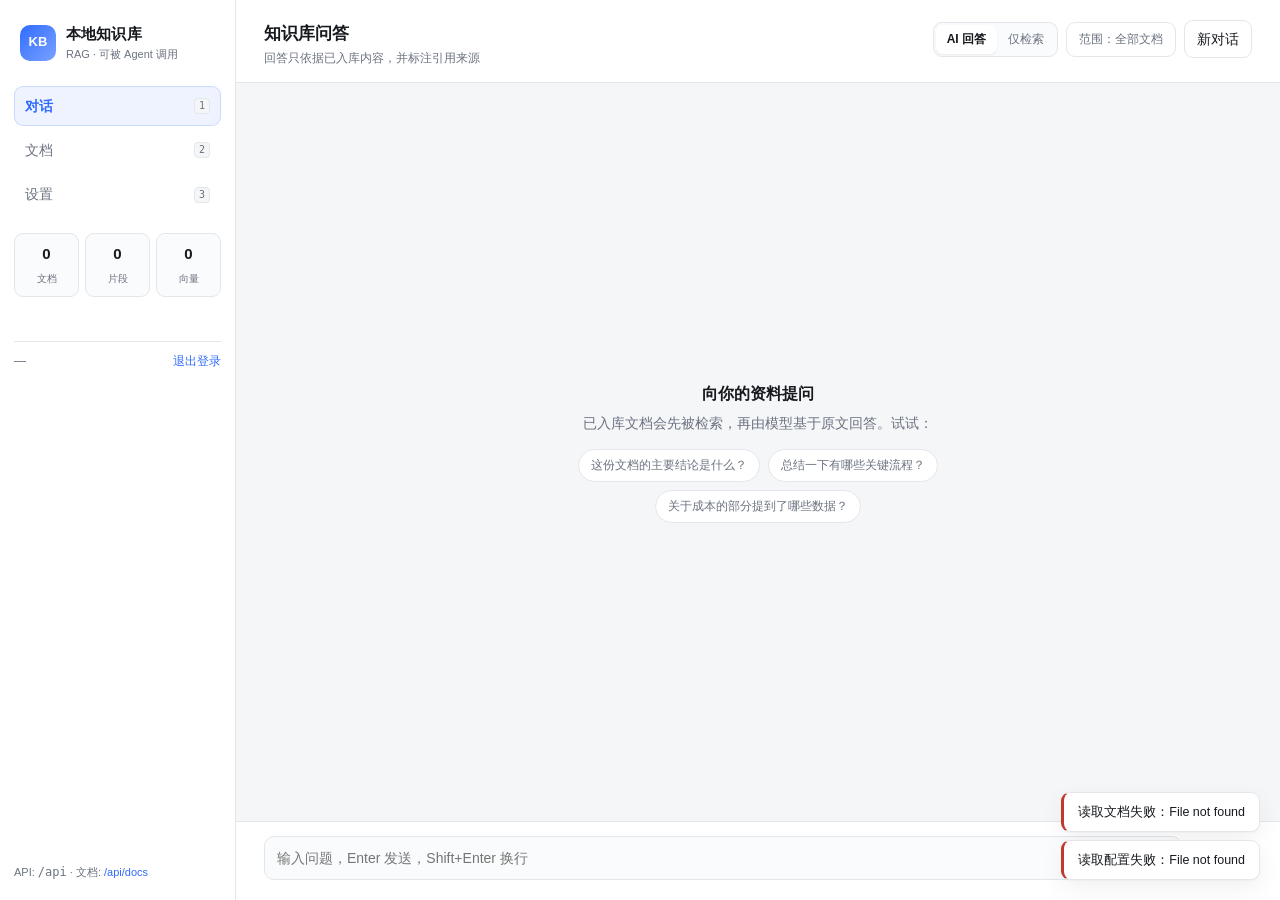
==== static/index.html @ 17341552 "本地知识库 RAG：混合检索、Agent 写入、账号登录与整库迁移 - SQLite 单文件存储：原始文件、正文、向量、账号与配置 - 向量 + BM25 双路召回，RRF 融合，中文 jieba 分" ====
<!doctype html>
<html lang="zh-CN">
<head>
<meta charset="utf-8" />
<meta name="viewport" content="width=device-width, initial-scale=1" />
<title>本地知识库 · RAG</title>
<link rel="icon" href="data:image/svg+xml,%3Csvg xmlns='http://www.w3.org/2000/svg' viewBox='0 0 32 32'%3E%3Crect width='32' height='32' rx='8' fill='%232f6bff'/%3E%3Ctext x='16' y='22' font-size='14' font-family='system-ui' font-weight='700' fill='white' text-anchor='middle'%3EKB%3C/text%3E%3C/svg%3E" />
<link rel="stylesheet" href="/static/style.css" />
</head>
<body>
<div class="app">
  <aside class="sidebar">
    <div class="brand">
      <div class="logo">KB</div>
      <div>
        <h1>本地知识库</h1>
        <p>RAG · 可被 Agent 调用</p>
      </div>
    </div>

    <nav class="nav">
      <button class="nav-item active" data-view="chat"><span>对话</span><kbd>1</kbd></button>
      <button class="nav-item" data-view="docs"><span>文档</span><kbd>2</kbd></button>
      <button class="nav-item" data-view="settings"><span>设置</span><kbd>3</kbd></button>
    </nav>

    <div class="side-stats">
      <div class="stat"><b id="stat-docs">0</b><span>文档</span></div>
      <div class="stat"><b id="stat-chunks">0</b><span>片段</span></div>
      <div class="stat"><b id="stat-vectors">0</b><span>向量</span></div>
    </div>

    <div class="side-status" id="side-status"></div>
    <div class="side-account">
      <span id="account-name">—</span>
      <button class="link" id="logout">退出登录</button>
    </div>
    <div class="side-foot">API: <code>/api</code> · 文档: <a href="/api/docs" target="_blank">/api/docs</a></div>
  </aside>

  <main class="main">
    <!-- ========== 对话 ========== -->
    <section class="view active" id="view-chat">
      <header class="view-head">
        <div>
          <h2>知识库问答</h2>
          <p class="sub">回答只依据已入库内容，并标注引用来源</p>
        </div>
        <div class="head-actions">
          <div class="seg" id="mode-switch">
            <button data-mode="answer" class="active">AI 回答</button>
            <button data-mode="retrieve">仅检索</button>
          </div>
          <details class="scope">
            <summary id="scope-label">范围：全部文档</summary>
            <div class="scope-panel">
              <div class="scope-tools">
                <button class="link" id="scope-all">全选</button>
                <button class="link" id="scope-none">清空</button>
              </div>
              <div id="scope-list" class="scope-list"></div>
            </div>
          </details>
          <button class="ghost" id="chat-new">新对话</button>
        </div>
      </header>

      <div class="banner hidden" id="cfg-banner">
        尚未配置向量模型，请先到 <button class="link" data-goto="settings">设置</button> 填写接口地址与 API Key。
      </div>
      <div class="banner info hidden" id="llm-banner">
        未配置对话模型，问答将直接返回检索到的原文片段（<button class="link" data-goto="settings">去配置</button>）。
      </div>

      <div class="messages" id="messages">
        <div class="empty" id="chat-empty">
          <h3>向你的资料提问</h3>
          <p>已入库文档会先被检索，再由模型基于原文回答。试试：</p>
          <div class="samples">
            <button>这份文档的主要结论是什么？</button>
            <button>总结一下有哪些关键流程？</button>
            <button>关于成本的部分提到了哪些数据？</button>
          </div>
        </div>
      </div>

      <div class="composer">
        <textarea id="chat-input" rows="1" placeholder="输入问题，Enter 发送，Shift+Enter 换行"></textarea>
        <button class="primary" id="chat-send">发送</button>
      </div>
    </section>

    <!-- ========== 文档 ========== -->
    <section class="view" id="view-docs">
      <header class="view-head">
        <div>
          <h2>文档管理</h2>
          <p class="sub">支持 PDF、Word、Excel、PPT、Markdown、纯文本、代码与网页链接</p>
        </div>
        <div class="head-actions">
          <button class="ghost" id="docs-refresh">刷新</button>
          <button class="ghost" id="reembed-all">重建全部向量</button>
        </div>
      </header>

      <div class="dropzone" id="dropzone">
        <input type="file" id="file-input" multiple hidden />
        <p><b>拖拽文件到这里</b>，或 <button class="link" id="pick-file">选择文件</button></p>
        <p class="hint">单个文件上限 50MB，解析与向量化在后台进行</p>
        <div class="url-row">
          <input id="url-input" placeholder="或输入网页链接 https://..." />
          <button class="ghost" id="url-add">抓取网页</button>
        </div>
      </div>

      <div class="table-wrap">
        <table class="table">
          <thead>
            <tr><th>标题</th><th>类型</th><th>状态</th><th>片段</th><th>创建时间</th><th></th></tr>
          </thead>
          <tbody id="doc-rows"></tbody>
        </table>
        <div class="empty-table hidden" id="docs-empty">还没有文档，先上传一份试试。</div>
      </div>
    </section>

    <!-- ========== 设置 ========== -->
    <section class="view" id="view-settings">
      <header class="view-head">
        <div>
          <h2>设置</h2>
          <p class="sub">所有配置保存在本机，接口需兼容 OpenAI 协议</p>
        </div>
        <div class="head-actions"><button class="primary" id="cfg-save">保存</button></div>
      </header>

      <div class="cards">
        <section class="card">
          <h3>向量模型 <span class="tag" id="embed-state">未配置</span></h3>
          <p class="card-hint">调用 <code>/v1/embeddings</code>，用于文档与问题的语义检索。更换模型后需重建向量。</p>
          <label>Base URL<input id="embed_base_url" placeholder="https://api.openai.com/v1" /></label>
          <label>API Key<input id="embed_api_key" type="password" placeholder="sk-..." /></label>
          <label>模型名<input id="embed_model" placeholder="text-embedding-3-small" /></label>
          <div class="row">
            <button class="ghost" data-test="embed">测试连接</button>
            <span class="test-result" id="embed-test"></span>
          </div>
        </section>

        <section class="card">
          <h3>对话模型 <span class="tag" id="llm-state">未配置</span></h3>
          <p class="card-hint">调用 <code>/v1/chat/completions</code>，用于生成带引用的回答。</p>
          <label>Base URL<input id="llm_base_url" placeholder="https://open.bigmodel.cn/api/paas/v4" /></label>
          <label>API Key<input id="llm_api_key" type="password" placeholder="..." /></label>
          <label>模型名<input id="llm_model" placeholder="glm-4-flash" /></label>
          <div class="row">
            <button class="ghost" data-test="llm">测试连接</button>
            <span class="test-result" id="llm-test"></span>
          </div>
        </section>

        <section class="card">
          <h3>检索参数</h3>
          <div class="grid2">
            <label>分块大小（字）<input id="chunk_size" type="number" min="100" max="4000" /></label>
            <label>分块重叠（字）<input id="chunk_overlap" type="number" min="0" max="1000" /></label>
            <label>向量召回数<input id="top_k_vector" type="number" min="1" max="100" /></label>
            <label>关键词召回数<input id="top_k_keyword" type="number" min="1" max="100" /></label>
            <label>最终引用条数<input id="final_k" type="number" min="1" max="20" /></label>
            <label>上下文上限（字）<input id="max_context_chars" type="number" min="800" max="30000" /></label>
          </div>
          <label class="check"><input type="checkbox" id="query_rewrite" /> 多轮对话时改写检索问题</label>
          <label class="check"><input type="checkbox" id="api_token_toggle" /> 为 API 启用访问令牌</label>
          <label id="api_token_wrap" class="hidden">访问令牌<input id="api_token" type="password" placeholder="Bearer Token" /></label>
        </section>

        <section class="card">
          <h3>备份与迁移</h3>
          <p class="card-hint">导出内容含数据库、原始文件、笔记、账号与模型配置；导入会整体覆盖当前知识库，完成后需用备份里的账号重新登录。</p>
          <div class="row">
            <button class="ghost" id="backup-export">导出备份</button>
            <button class="ghost" id="backup-import">导入备份</button>
            <input type="file" id="backup-file" accept=".zip" class="hidden" />
            <span class="test-result" id="backup-result"></span>
          </div>
        </section>

        <section class="card">
          <h3>账号与密码</h3>
          <p class="card-hint">修改后其他设备上的登录会话会立即失效，当前会话保持登录。</p>
          <label>原密码<input id="pwd-old" type="password" autocomplete="current-password" /></label>
          <div class="grid2">
            <label>新密码<input id="pwd-new" type="password" autocomplete="new-password" placeholder="至少 6 位" /></label>
            <label>确认新密码<input id="pwd-confirm" type="password" autocomplete="new-password" /></label>
          </div>
          <div class="row">
            <button class="ghost" id="pwd-save">修改密码</button>
            <span class="test-result" id="pwd-result"></span>
          </div>
        </section>

        <section class="card">
          <h3>配置自检</h3>
          <p class="card-hint">分块大小改动只影响新入库文档；已有的可在文档页重新解析。</p>
          <div class="row"><button class="ghost" id="cfg-reload">重新载入</button></div>
          <pre class="kv" id="cfg-summary"></pre>
        </section>
      </div>
    </section>
  </main>
</div>

<div class="modal hidden" id="modal">
  <div class="modal-box">
    <header><h3 id="modal-title">来源</h3><button class="icon" id="modal-close">×</button></header>
    <div id="modal-body" class="modal-body"></div>
  </div>
</div>
<div class="toasts" id="toasts"></div>
<script src="/static/app.js"></script>
</body>
</html>
---- static/style.css ----
:root {
  --bg: #f5f6f8;
  --panel: #ffffff;
  --panel-2: #fafbfc;
  --text: #16191d;
  --muted: #6b7280;
  --border: #e3e6ea;
  --accent: #2f6bff;
  --accent-soft: #eef3ff;
  --ok: #14875a;
  --warn: #b45309;
  --err: #c0392b;
  --radius: 12px;
  --shadow: 0 1px 2px rgba(16, 24, 40, .04), 0 8px 24px rgba(16, 24, 40, .06);
  --mono: ui-monospace, SFMono-Regular, Menlo, Consolas, monospace;
}

@media (prefers-color-scheme: dark) {
  :root {
    --bg: #0f1115;
    --panel: #161a20;
    --panel-2: #1b2027;
    --text: #e7eaee;
    --muted: #98a2b3;
    --border: #262c35;
    --accent: #6b93ff;
    --accent-soft: #1b2438;
    --ok: #38b98a;
    --shadow: 0 1px 2px rgba(0,0,0,.3), 0 12px 32px rgba(0,0,0,.28);
  }
}

* { box-sizing: border-box; }
html, body { height: 100%; }
body {
  margin: 0;
  background: var(--bg);
  color: var(--text);
  font: 14px/1.6 -apple-system, BlinkMacSystemFont, "Segoe UI", "PingFang SC", "Microsoft YaHei", sans-serif;
  -webkit-font-smoothing: antialiased;
}
button { font: inherit; color: inherit; cursor: pointer; }
code { font-family: var(--mono); font-size: 12px; }

.app { display: grid; grid-template-columns: 236px 1fr; height: 100vh; }

/* ---------- 侧栏 ---------- */
.sidebar {
  background: var(--panel);
  border-right: 1px solid var(--border);
  padding: 18px 14px;
  display: flex; flex-direction: column; gap: 18px;
}
.brand { display: flex; gap: 10px; align-items: center; padding: 4px 6px; }
.logo {
  width: 36px; height: 36px; border-radius: 10px; display: grid; place-items: center;
  background: linear-gradient(135deg, #2f6bff, #7aa2ff); color: #fff; font-weight: 700; font-size: 13px;
}
.brand h1 { font-size: 15px; margin: 0; letter-spacing: .01em; }
.brand p { margin: 0; font-size: 11px; color: var(--muted); }

.nav { display: flex; flex-direction: column; gap: 4px; }
.nav-item {
  display: flex; justify-content: space-between; align-items: center;
  background: transparent; border: 1px solid transparent; border-radius: 9px;
  padding: 8px 10px; text-align: left; color: var(--muted);
}
.nav-item:hover { background: var(--panel-2); color: var(--text); }
.nav-item.active { background: var(--accent-soft); color: var(--accent); border-color: color-mix(in srgb, var(--accent) 18%, transparent); font-weight: 600; }
.nav-item kbd {
  font: 10px/1 var(--mono); color: var(--muted); background: var(--bg);
  border: 1px solid var(--border); border-radius: 4px; padding: 2px 4px;
}

.side-stats { display: flex; gap: 6px; }
.stat { flex: 1; background: var(--panel-2); border: 1px solid var(--border); border-radius: 9px; padding: 8px 6px; text-align: center; }
.stat b { display: block; font-size: 15px; font-variant-numeric: tabular-nums; }
.stat span { font-size: 10px; color: var(--muted); }

.side-status { display: flex; flex-direction: column; gap: 6px; font-size: 11px; color: var(--muted); }
.status-row { display: flex; align-items: center; gap: 6px; }
.dot { width: 7px; height: 7px; border-radius: 50%; background: var(--muted); flex: none; }
.dot.ok { background: var(--ok); }
.dot.err { background: var(--err); }
.side-foot { margin-top: auto; font-size: 11px; color: var(--muted); }
.side-foot a { color: var(--accent); text-decoration: none; }

/* ---------- 主区 ---------- */
.main { overflow: hidden; display: flex; }
.view { display: none; flex-direction: column; width: 100%; height: 100%; }
.view.active { display: flex; }
.view-head {
  display: flex; justify-content: space-between; align-items: flex-start; gap: 16px;
  padding: 20px 28px 14px; border-bottom: 1px solid var(--border); background: var(--panel);
}
.view-head h2 { margin: 0; font-size: 17px; }
.view-head .sub { margin: 2px 0 0; color: var(--muted); font-size: 12px; }
.head-actions { display: flex; gap: 8px; align-items: center; }

button.primary {
  background: var(--accent); color: #fff; border: 0; border-radius: 9px; padding: 8px 16px; font-weight: 600;
}
button.primary:hover { filter: brightness(1.06); }
button.ghost {
  background: var(--panel); border: 1px solid var(--border); border-radius: 9px; padding: 7px 12px; color: var(--text);
}
button.ghost:hover { background: var(--panel-2); }
button.link { background: none; border: 0; padding: 0; color: var(--accent); }
button.icon { background: none; border: 0; font-size: 20px; line-height: 1; color: var(--muted); }

/* ---------- 对话 ---------- */
.messages { flex: 1; overflow-y: auto; padding: 22px 28px; display: flex; flex-direction: column; gap: 18px; }
.empty { margin: auto; text-align: center; max-width: 520px; color: var(--muted); }
.empty h3 { color: var(--text); margin: 0 0 6px; font-size: 16px; }
.empty p { margin: 0 0 14px; }
.samples { display: flex; flex-wrap: wrap; gap: 8px; justify-content: center; }
.samples button {
  background: var(--panel); border: 1px solid var(--border); border-radius: 999px;
  padding: 6px 12px; font-size: 12px; color: var(--muted);
}
.samples button:hover { border-color: var(--accent); color: var(--accent); }

.msg { display: flex; flex-direction: column; gap: 8px; max-width: 860px; }
.msg.user { align-self: flex-end; align-items: flex-end; }
.msg .bubble {
  padding: 11px 15px; border-radius: 12px; white-space: pre-wrap; word-break: break-word;
  background: var(--panel); border: 1px solid var(--border);
}
.msg.user .bubble { background: var(--accent); border-color: var(--accent); color: #fff; }
.msg .role { font-size: 11px; color: var(--muted); letter-spacing: .04em; }
.msg .bubble.typing::after { content: "▍"; animation: blink 1s steps(2) infinite; color: var(--muted); }
@keyframes blink { 50% { opacity: 0; } }

.sources { display: flex; flex-wrap: wrap; gap: 6px; }
.source-chip {
  display: inline-flex; align-items: center; gap: 6px; max-width: 360px;
  background: var(--panel); border: 1px solid var(--border); border-radius: 8px;
  padding: 4px 9px; font-size: 11px; color: var(--muted);
}
.source-chip:hover { border-color: var(--accent); color: var(--accent); }
.source-chip.muted { opacity: .5; }
.source-chip b { color: var(--accent); font-variant-numeric: tabular-nums; }
.source-chip span { overflow: hidden; text-overflow: ellipsis; white-space: nowrap; }
.msg-meta { font-size: 11px; color: var(--muted); }

.composer {
  display: flex; gap: 10px; align-items: flex-end;
  padding: 14px 28px 20px; border-top: 1px solid var(--border); background: var(--panel);
}
.composer textarea {
  flex: 1; resize: none; max-height: 180px; min-height: 42px;
  background: var(--panel-2); color: var(--text);
  border: 1px solid var(--border); border-radius: 10px; padding: 10px 12px; font: inherit;
}
.composer textarea:focus { outline: 2px solid color-mix(in srgb, var(--accent) 25%, transparent); border-color: var(--accent); }
.composer .primary:disabled { opacity: .5; cursor: not-allowed; }

.banner {
  margin: 14px 28px 0; padding: 10px 14px; border-radius: 10px; font-size: 12px;
  background: #fff7ed; border: 1px solid #fed7aa; color: #9a3412;
}
@media (prefers-color-scheme: dark) { .banner { background: #2a1c0e; border-color: #4a2f14; color: #f3c08b; } }

/* ---------- 范围选择 ---------- */
.scope { position: relative; }
.scope summary {
  list-style: none; cursor: pointer; border: 1px solid var(--border); border-radius: 9px;
  padding: 7px 12px; font-size: 12px; color: var(--muted); background: var(--panel);
}
.scope summary::-webkit-details-marker { display: none; }
.scope-panel {
  position: absolute; right: 0; top: calc(100% + 6px); z-index: 20; width: 300px;
  background: var(--panel); border: 1px solid var(--border); border-radius: 10px;
  box-shadow: var(--shadow); padding: 10px;
}
.scope-tools { display: flex; gap: 12px; padding: 2px 4px 8px; border-bottom: 1px solid var(--border); }
.scope-list { max-height: 260px; overflow-y: auto; padding-top: 6px; }
.scope-list label { display: flex; gap: 8px; align-items: center; padding: 4px; font-size: 12px; border-radius: 6px; }
.scope-list label:hover { background: var(--panel-2); }
.scope-list span { overflow: hidden; text-overflow: ellipsis; white-space: nowrap; }

/* ---------- 文档 ---------- */
.dropzone {
  margin: 18px 28px 14px; padding: 22px; text-align: center;
  border: 1.5px dashed var(--border); border-radius: var(--radius); background: var(--panel);
  transition: border-color .15s, background .15s;
}
.dropzone.drag { border-color: var(--accent); background: var(--accent-soft); }
.dropzone p { margin: 0 0 4px; }
.dropzone .hint { color: var(--muted); font-size: 12px; }
.url-row { display: flex; gap: 8px; justify-content: center; margin-top: 12px; }
.url-row input {
  width: min(460px, 70%); background: var(--panel-2); border: 1px solid var(--border);
  border-radius: 9px; padding: 8px 11px; color: var(--text); font: inherit;
}

.table-wrap { flex: 1; overflow: auto; padding: 0 28px 24px; }
.table { width: 100%; border-collapse: collapse; background: var(--panel); border: 1px solid var(--border); border-radius: var(--radius); overflow: hidden; }
.table th, .table td { padding: 10px 12px; text-align: left; font-size: 12.5px; border-bottom: 1px solid var(--border); vertical-align: middle; }
.table th { background: var(--panel-2); color: var(--muted); font-weight: 600; font-size: 11.5px; letter-spacing: .03em; }
.table tr:last-child td { border-bottom: 0; }
.table td.title { max-width: 380px; }
.table td.title .name { overflow: hidden; text-overflow: ellipsis; white-space: nowrap; display: block; }
.table td.title .path { font-size: 10.5px; color: var(--muted); overflow: hidden; text-overflow: ellipsis; white-space: nowrap; display: block; }
.table td.actions { text-align: right; white-space: nowrap; }
.table td.actions button { margin-left: 4px; }
.empty-table { padding: 24px; text-align: center; color: var(--muted); background: var(--panel); border: 1px solid var(--border); border-radius: var(--radius); }

.chip { display: inline-flex; align-items: center; gap: 5px; padding: 2px 8px; border-radius: 999px; font-size: 11px; border: 1px solid var(--border); color: var(--muted); }
.chip.ready { color: var(--ok); border-color: color-mix(in srgb, var(--ok) 30%, transparent); background: color-mix(in srgb, var(--ok) 8%, transparent); }
.chip.error { color: var(--err); border-color: color-mix(in srgb, var(--err) 30%, transparent); background: color-mix(in srgb, var(--err) 8%, transparent); }
.chip.working { color: var(--warn); border-color: color-mix(in srgb, var(--warn) 30%, transparent); background: color-mix(in srgb, var(--warn) 8%, transparent); }
.bar { width: 54px; height: 4px; border-radius: 2px; background: var(--border); display: inline-block; vertical-align: middle; margin-left: 6px; overflow: hidden; }
.bar i { display: block; height: 100%; background: var(--warn); }

/* ---------- 设置 ---------- */
.cards { flex: 1; overflow-y: auto; padding: 20px 28px 32px; display: grid; grid-template-columns: repeat(auto-fit, minmax(360px, 1fr)); gap: 16px; align-content: start; }
.card { background: var(--panel); border: 1px solid var(--border); border-radius: var(--radius); padding: 16px 18px; box-shadow: var(--shadow); }
.card h3 { margin: 0 0 6px; font-size: 14px; display: flex; align-items: center; gap: 8px; }
.card-hint { margin: 0 0 12px; font-size: 11.5px; color: var(--muted); }
.card label { display: block; font-size: 12px; color: var(--muted); margin-bottom: 10px; }
.card label input {
  display: block; width: 100%; margin-top: 4px; padding: 8px 10px; font: inherit;
  background: var(--panel-2); border: 1px solid var(--border); border-radius: 8px; color: var(--text);
}
.card label input:focus { outline: 2px solid color-mix(in srgb, var(--accent) 25%, transparent); border-color: var(--accent); }
.card label.check { display: flex; align-items: center; gap: 8px; margin: 10px 0 0; }
.card label.check input { width: auto; margin: 0; }
.grid2 { display: grid; grid-template-columns: 1fr 1fr; gap: 0 12px; }
.row { display: flex; align-items: center; gap: 10px; margin-top: 6px; }
.test-result { font-size: 11.5px; }
.test-result.ok { color: var(--ok); }
.test-result.err { color: var(--err); }
.tag { font-size: 10px; font-weight: 500; padding: 1px 7px; border-radius: 999px; border: 1px solid var(--border); color: var(--muted); }
.tag.ok { color: var(--ok); border-color: color-mix(in srgb, var(--ok) 30%, transparent); }
.tag.err { color: var(--err); border-color: color-mix(in srgb, var(--err) 30%, transparent); }
pre.kv { background: var(--panel-2); border: 1px solid var(--border); border-radius: 8px; padding: 10px; font: 11px/1.6 var(--mono); color: var(--muted); white-space: pre-wrap; margin: 10px 0 0; max-height: 240px; overflow: auto; }

/* ---------- 弹层 ---------- */
.modal { position: fixed; inset: 0; background: rgba(10, 14, 20, .45); display: grid; place-items: center; z-index: 50; padding: 24px; }
.modal-box { background: var(--panel); border-radius: 14px; width: min(760px, 100%); max-height: 82vh; display: flex; flex-direction: column; box-shadow: var(--shadow); }
.modal-box header { display: flex; justify-content: space-between; align-items: center; padding: 14px 18px; border-bottom: 1px solid var(--border); }
.modal-box h3 { margin: 0; font-size: 14px; }
.modal-body { padding: 16px 18px; overflow-y: auto; font-size: 13px; white-space: pre-wrap; word-break: break-word; }
.modal-body .meta { color: var(--muted); font-size: 11.5px; margin-bottom: 10px; white-space: normal; }

.toasts { position: fixed; right: 20px; bottom: 20px; display: flex; flex-direction: column; gap: 8px; z-index: 60; }
.toast { background: var(--panel); border: 1px solid var(--border); border-left: 3px solid var(--accent); border-radius: 9px; padding: 9px 14px; font-size: 12.5px; box-shadow: var(--shadow); max-width: 380px; }
.toast.err { border-left-color: var(--err); }
.toast.ok { border-left-color: var(--ok); }

.hidden { display: none !important; }

@media (max-width: 860px) {
  .app { grid-template-columns: 1fr; }
  .sidebar { flex-direction: row; align-items: center; padding: 10px 14px; gap: 12px; }
  .brand p, .side-stats, .side-foot, .nav-item kbd { display: none; }
  .nav { flex-direction: row; }
  .side-status { margin-left: auto; }
  .cards { grid-template-columns: 1fr; }
  .view-head, .messages, .composer, .table-wrap, .cards { padding-left: 16px; padding-right: 16px; }
}

/* ---------- 模式切换 ---------- */
.seg { display: inline-flex; background: var(--panel-2); border: 1px solid var(--border); border-radius: 9px; padding: 2px; }
.seg button { border: 0; background: transparent; color: var(--muted); border-radius: 7px; padding: 5px 11px; font-size: 12px; }
.seg button.active { background: var(--panel); color: var(--text); box-shadow: 0 1px 2px rgba(16,24,40,.08); font-weight: 600; }

/* ---------- 检索结果卡片 ---------- */
.results { display: flex; flex-direction: column; gap: 8px; width: 100%; }
.result-card {
  background: var(--panel); border: 1px solid var(--border); border-left: 3px solid var(--accent);
  border-radius: 10px; padding: 10px 13px;
}
.result-meta { font-size: 11px; color: var(--muted); margin-bottom: 5px; font-variant-numeric: tabular-nums; }
.result-text { font-size: 13px; white-space: pre-wrap; word-break: break-word; }
.result-empty { color: var(--muted); font-size: 12.5px; padding: 6px 2px; }
.err-text { color: var(--err); }
button.small { padding: 4px 10px; font-size: 12px; margin-top: 8px; }

.result-text { max-height: 9.8em; overflow: hidden; }
.result-card.expanded .result-text { max-height: none; }
.result-card .link.small { font-size: 11.5px; margin-top: 6px; }

/* ---------- 账号 ---------- */
.side-account {
  display: flex; align-items: center; justify-content: space-between; gap: 8px;
  margin-top: 8px; padding: 10px 0 8px; border-top: 1px solid var(--border);
  font-size: 12px; color: var(--muted);
}
.side-account span { overflow: hidden; text-overflow: ellipsis; white-space: nowrap; }
.side-account .link { font-size: 12px; }
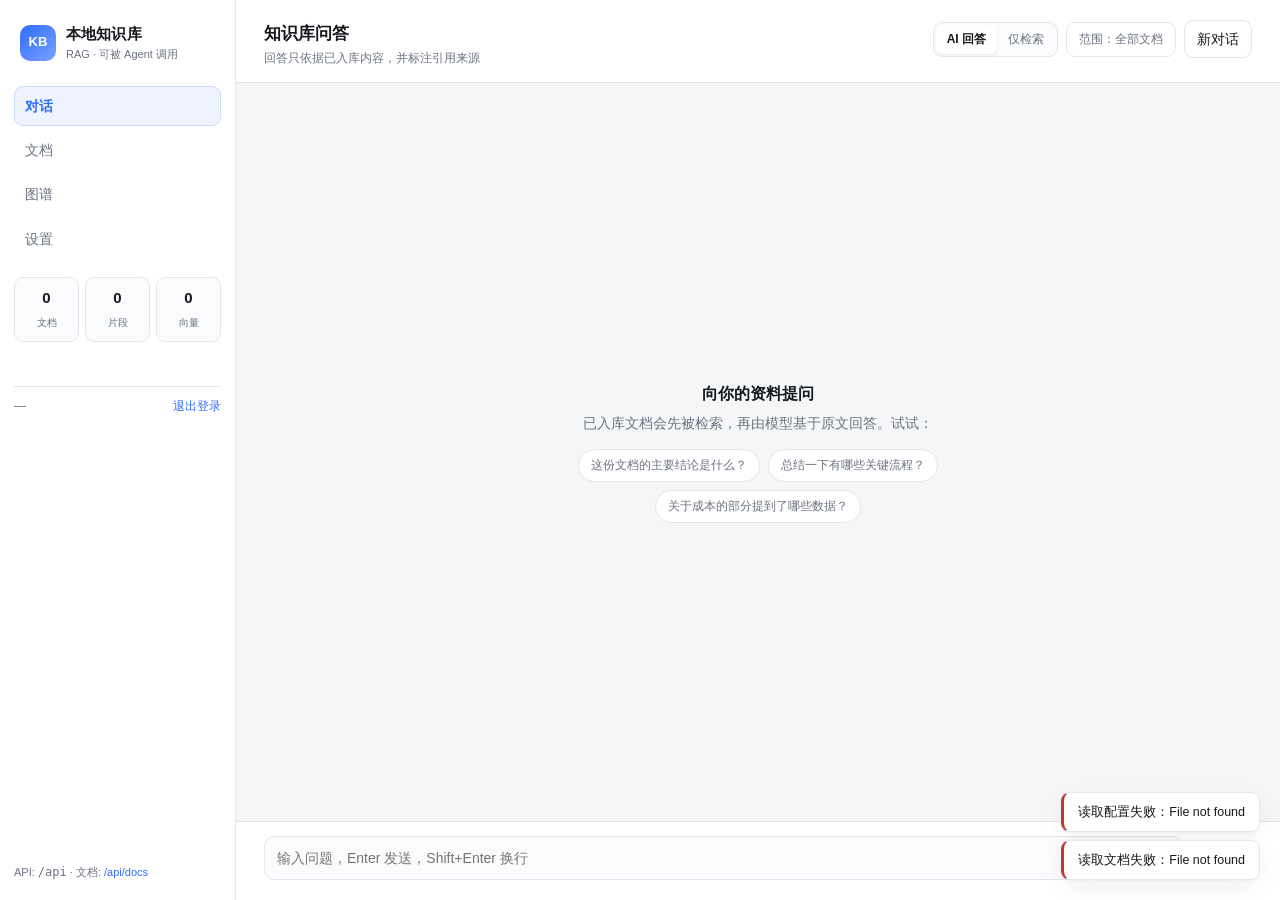
==== commit 2f7ca7f9: "知识图谱：实体关系抽取、图谱页与检索一跳扩展 - 新增 entities / doc_entities / relations 三表，实体按归一化名跨文档去重 - 入库完成后调对话模型抽取实体与关系，" ====
--- a/static/index.html
+++ b/static/index.html
@@ -19,9 +19,10 @@
     </div>
 
     <nav class="nav">
-      <button class="nav-item active" data-view="chat"><span>对话</span><kbd>1</kbd></button>
-      <button class="nav-item" data-view="docs"><span>文档</span><kbd>2</kbd></button>
-      <button class="nav-item" data-view="settings"><span>设置</span><kbd>3</kbd></button>
+      <button class="nav-item active" data-view="chat"><span>对话</span></button>
+      <button class="nav-item" data-view="docs"><span>文档</span></button>
+      <button class="nav-item" data-view="graph"><span>图谱</span></button>
+      <button class="nav-item" data-view="settings"><span>设置</span></button>
     </nav>
 
     <div class="side-stats">
@@ -124,6 +125,41 @@
       </div>
     </section>
 
+    <!-- ========== 图谱 ========== -->
+    <section class="view" id="view-graph">
+      <header class="view-head">
+        <div>
+          <h2>关系图谱</h2>
+          <p class="sub">文档与实体之间的连接：实线是「提及 / 关系」，虚线是同一实体跨文档共现</p>
+        </div>
+        <div class="head-actions">
+          <select id="graph-doc" class="select"><option value="">全部文档</option></select>
+          <button class="ghost" id="graph-refresh">刷新</button>
+          <button class="ghost" id="graph-rebuild">重建图谱</button>
+        </div>
+      </header>
+
+      <div class="graph-stats" id="graph-stats"></div>
+
+      <div class="graph-wrap">
+        <canvas id="graph-canvas"></canvas>
+        <div class="graph-legend">
+          <span><i class="dot doc"></i>文档</span>
+          <span><i class="dot ent"></i>实体</span>
+          <span><i class="line solid"></i>提及 / 关系</span>
+          <span><i class="line dash"></i>共现</span>
+        </div>
+        <aside class="graph-panel" id="graph-panel">
+          <p class="muted">点击节点查看详情</p>
+        </aside>
+        <div class="graph-empty hidden" id="graph-empty">
+          <h3>还没有关系数据</h3>
+          <p>图谱在文档入库时自动抽取，需要先配置对话模型。已有文档可以点右上角「重建图谱」补齐。</p>
+        </div>
+        <div class="graph-hint">拖拽节点或空白处 · 滚轮缩放 · 双击节点聚焦</div>
+      </div>
+    </section>
+
     <!-- ========== 设置 ========== -->
     <section class="view" id="view-settings">
       <header class="view-head">
@@ -170,6 +206,8 @@
             <label>上下文上限（字）<input id="max_context_chars" type="number" min="800" max="30000" /></label>
           </div>
           <label class="check"><input type="checkbox" id="query_rewrite" /> 多轮对话时改写检索问题</label>
+          <label class="check"><input type="checkbox" id="graph_enabled" /> 入库时抽取实体与关系（知识图谱）</label>
+          <label class="check"><input type="checkbox" id="graph_expand" /> 检索时沿图谱扩展一跳关联片段</label>
           <label class="check"><input type="checkbox" id="api_token_toggle" /> 为 API 启用访问令牌</label>
           <label id="api_token_wrap" class="hidden">访问令牌<input id="api_token" type="password" placeholder="Bearer Token" /></label>
         </section>
--- a/static/style.css
+++ b/static/style.css
@@ -290,3 +290,75 @@
 }
 .side-account span { overflow: hidden; text-overflow: ellipsis; white-space: nowrap; }
 .side-account .link { font-size: 12px; }
+
+/* ---------- 关系图谱 ---------- */
+.graph-stats { display: flex; gap: 8px; flex-wrap: wrap; padding: 14px 28px 0; }
+.gstat {
+  background: var(--panel); border: 1px solid var(--border); border-radius: 9px;
+  padding: 5px 12px; font-size: 12px; color: var(--muted);
+}
+.gstat b { color: var(--text); font-size: 14px; margin-right: 5px; }
+
+.graph-wrap {
+  position: relative; flex: 1; min-height: 380px; margin: 12px 28px 20px;
+  background: var(--panel); border: 1px solid var(--border);
+  border-radius: var(--radius); overflow: hidden;
+}
+#graph-canvas { position: absolute; inset: 0; width: 100%; height: 100%; display: block; cursor: grab; }
+#graph-canvas:active { cursor: grabbing; }
+
+.graph-legend {
+  position: absolute; left: 14px; top: 12px; display: flex; gap: 14px; align-items: center;
+  padding: 5px 10px; border-radius: 8px; background: color-mix(in srgb, var(--panel) 86%, transparent);
+  border: 1px solid var(--border); font-size: 11px; color: var(--muted); pointer-events: none;
+}
+.graph-legend .dot { display: inline-block; width: 8px; height: 8px; border-radius: 50%; margin-right: 5px; vertical-align: middle; }
+.graph-legend .dot.doc { background: #2f6bff; }
+.graph-legend .dot.ent { background: #8b5cf6; }
+.graph-legend .line { display: inline-block; width: 16px; height: 0; border-top: 1.5px solid var(--border); margin-right: 5px; vertical-align: middle; }
+.graph-legend .line.dash { border-top-style: dashed; }
+
+.graph-hint {
+  position: absolute; right: 14px; bottom: 12px; font-size: 11px; color: var(--muted);
+  background: color-mix(in srgb, var(--panel) 86%, transparent); border: 1px solid var(--border);
+  border-radius: 8px; padding: 4px 9px; pointer-events: none;
+}
+
+.graph-panel {
+  position: absolute; right: 12px; top: 12px; width: 268px; max-height: calc(100% - 56px);
+  overflow: auto; background: color-mix(in srgb, var(--panel) 94%, transparent);
+  border: 1px solid var(--border); border-radius: 10px; padding: 12px 14px;
+  box-shadow: var(--shadow); font-size: 12px;
+}
+.graph-panel h4 { margin: 0 0 2px; font-size: 13px; line-height: 1.4; }
+.graph-panel .muted { color: var(--muted); margin: 0 0 8px; }
+.gp-sub { margin: 10px 0 6px; font-size: 11px; color: var(--muted); letter-spacing: .04em; }
+.gp-tags { display: flex; flex-wrap: wrap; gap: 5px; }
+.gp-list { margin: 0; padding-left: 16px; color: var(--text); line-height: 1.7; }
+.gp-link {
+  display: block; width: 100%; text-align: left; margin-bottom: 6px; padding: 7px 9px;
+  background: var(--panel-2); border: 1px solid var(--border); border-radius: 8px;
+  color: var(--text); font-size: 12px; cursor: pointer;
+}
+.gp-link:hover { border-color: color-mix(in srgb, var(--accent) 40%, var(--border)); }
+.gp-link b { display: block; font-weight: 600; }
+.gp-link span { display: block; color: var(--muted); font-size: 11px; margin-top: 2px; line-height: 1.5; }
+
+.graph-empty {
+  position: absolute; inset: 0; display: flex; flex-direction: column;
+  align-items: center; justify-content: center; gap: 6px; text-align: center; padding: 24px;
+  background: color-mix(in srgb, var(--panel) 92%, transparent);
+}
+.graph-empty h3 { margin: 0; font-size: 14px; }
+.graph-empty p { margin: 0; max-width: 380px; color: var(--muted); font-size: 12px; line-height: 1.7; }
+
+select.select {
+  background: var(--panel); border: 1px solid var(--border); border-radius: 9px;
+  padding: 7px 10px; color: var(--text); font-size: 12px; max-width: 220px;
+}
+
+@media (max-width: 900px) {
+  .graph-panel { width: 220px; }
+  .graph-wrap { margin: 12px 14px 16px; }
+  .graph-stats { padding: 12px 14px 0; }
+}
